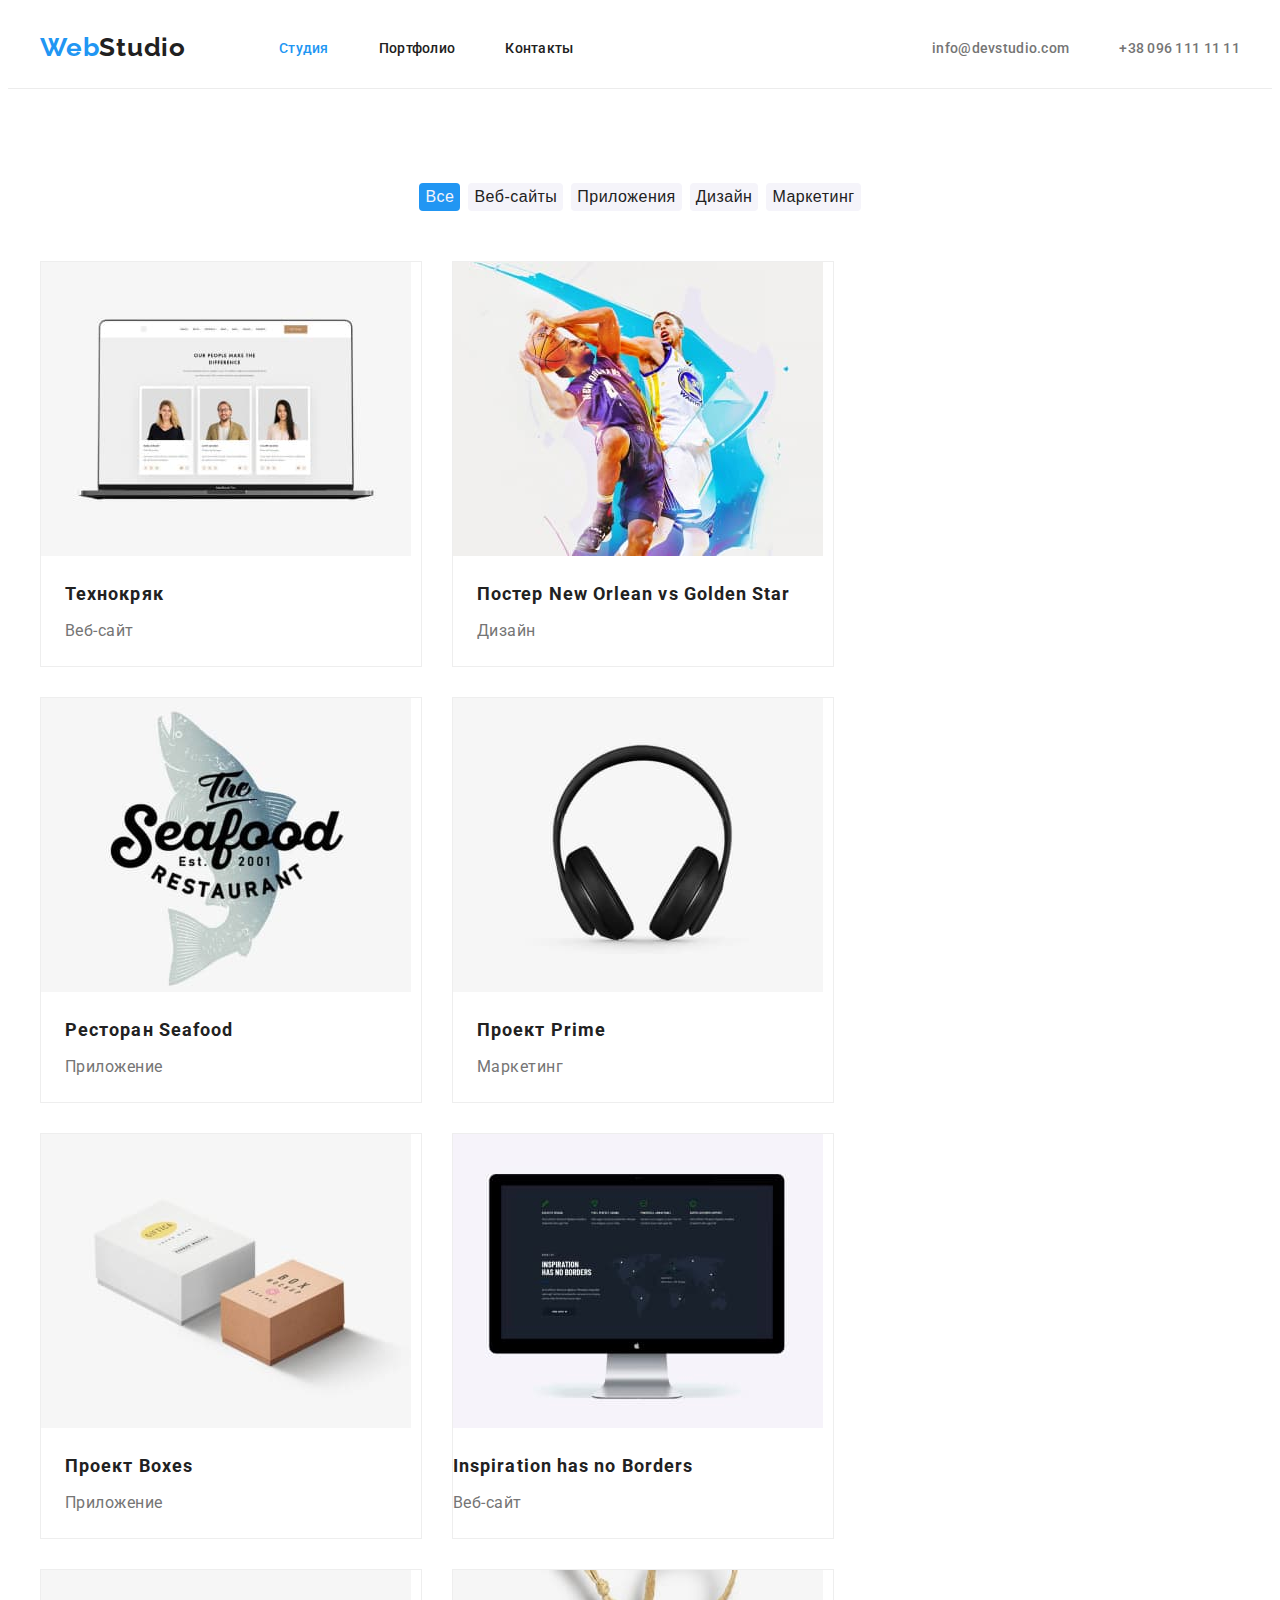
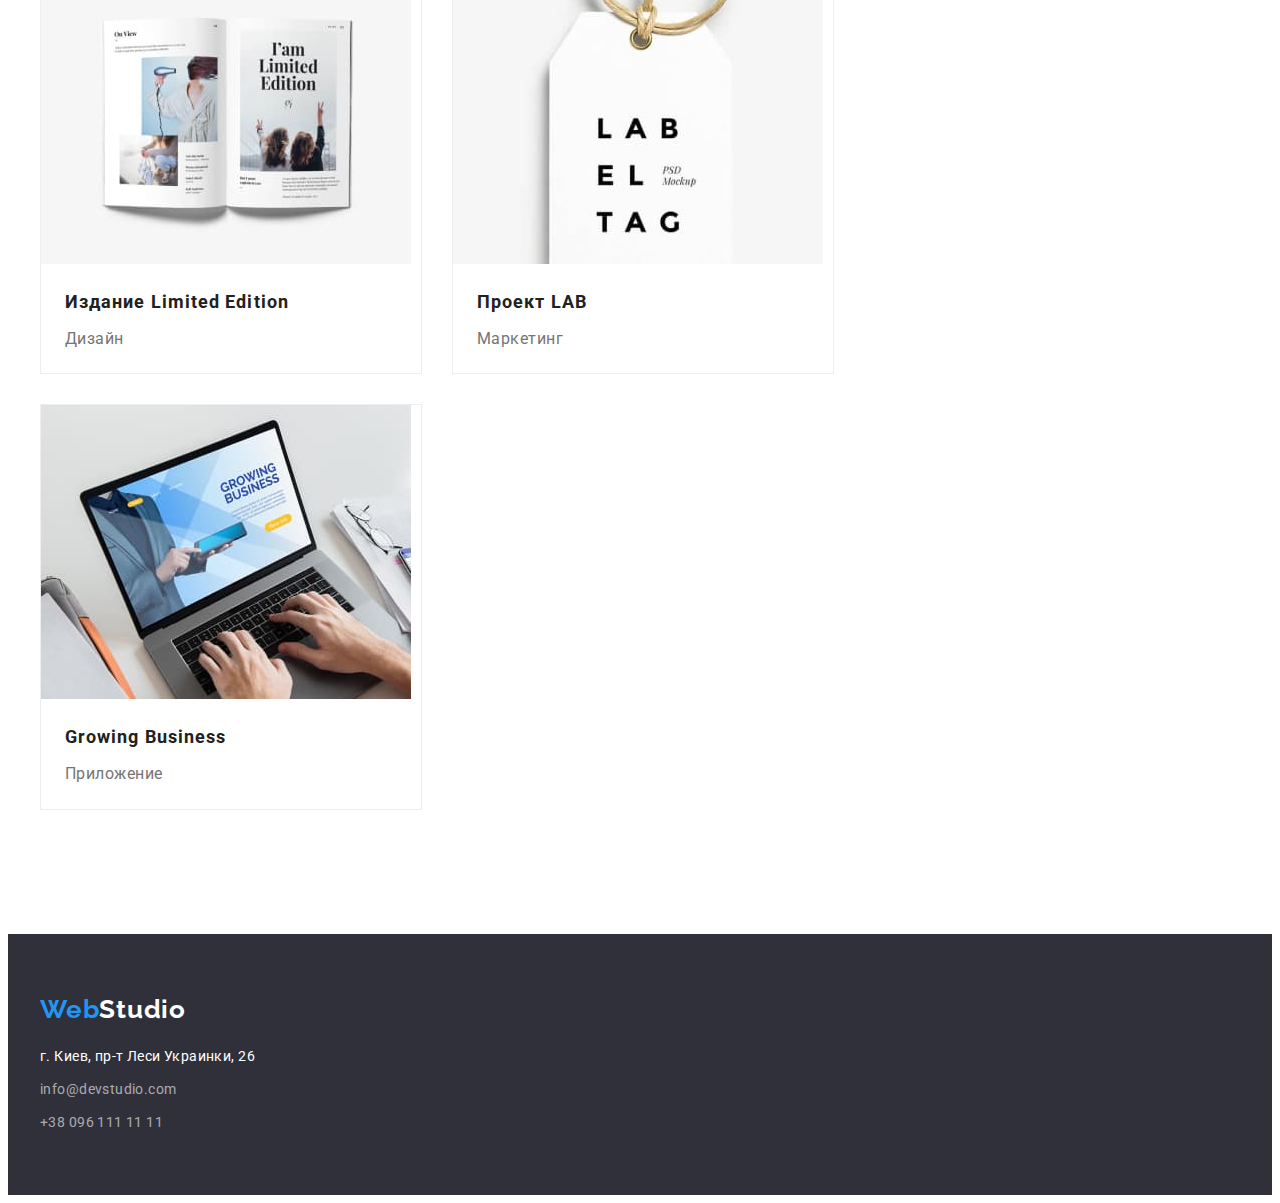
==== portfolio.html @ e4000ad2 "add folders" ====
<!DOCTYPE html>
<html lang="ru">
<head>
    <meta charset="UTF-8">
    <meta http-equiv="X-UA-Compatible" content="IE=edge">
    <meta name="viewport" content="width=device-width, initial-scale=1.0">
    <link rel="preconnect" href="https://fonts.googleapis.com">
    <link rel="preconnect" href="https://fonts.gstatic.com" crossorigin>
    <link href="https://fonts.googleapis.com/css2?family=Raleway:wght@700&family=Roboto:wght@400;500;700;900&display=swap" rel="stylesheet">
    <link rel="stylesheet" href="https://cdnjs.cloudflare.com/ajax/libs/modern-normalize/1.1.0/modern-normalize.min.css" 
    integrity="sha512-wpPYUAdjBVSE4KJnH1VR1HeZfpl1ub8YT/NKx4PuQ5NmX2tKuGu6U/JRp5y+Y8XG2tV+wKQpNHVUX03MfMFn9Q==" 
    crossorigin="anonymous" 
    referrerpolicy="no-referrer" />
    <link rel="stylesheet" href="./css/styles.css">
    <title>Portfolio</title>
</head>
<body>
    <!-- Header -->
    <header class="header">
      <div class="container">
      <nav class="header-navigation">
        <a href="./index.html" class="header-logo link">Web<span class="header-logo-part">Studio</span></a>
       <ul class="header-list list">
         <li class="header-item"><a href="./index.html" class="header-link link curent" >Студия</a></li>
         <li class="header-item"><a href="./portfolio.html" class="header-link link" >Портфолио</a></li>
         <li class="header-item"><a href="./contacts" class="header-link link" >Контакты</a></li>
       </ul>
      </nav>
        <ul class="header-navigation contact list">
          <li class="contact-data">
            <a href="mailto:info@devstudio.com" class="contact-link link">info@devstudio.com</a>
          </li>
          <li class="contact-data">
            <a href="tel:+380961111111" class="contact-link link">+38 096 111 11 11</a>
          </li>
        </ul>
      </div>
    </header>
<main>
<!-- Menu -->
<section class="section portfolio">
  <div class="container">
    <h1 class="visually-hidden">Портфолио</h1>
    <ul class="button-list list">
    <li class="hero-button"><button type="button" class="button crnt">Все</button></li>
    <li class="hero-button"><button type="button" class="button">Веб-сайты</button></li>
    <li class="hero-button"><button type="button" class="button">Приложения</button></li>
    <li class="hero-button"><button type="button" class="button">Дизайн</button></li>
    <li class="hero-button"><button type="button" class="button">Маркетинг</button></li>
</ul>
<ul class="portfolio-list list">
    <li class="portfolio-card">
       <a href="" class="portfolio-item link"><img src="images/projects/project1.jpg" alt="project1" width="370" height="294" 
        class="img">
        <div class="portfolio-data"><h2 class="project-title">Технокряк</h2>
        <p class="project-text">Веб-сайт</p>
      </div>
      </a>
    </li>
    <li class="portfolio-card">
        <a href="" class="portfolio-item link"><img src="images/projects/project2.jpg" alt="project1" width="370" height="294"
          class="img">
        <div class="portfolio-data"><h2 lang="en" class="project-title " >Постер New Orlean vs Golden Star</h2>
         <p class="project-text">Дизайн</p>
        </div>
        </a>
    </li>
    <li class="portfolio-card">
        <a href="" class="portfolio-item link"><img src="images/projects/project3.jpg" alt="project3" width="370" height="294"
          class="img">
        <div class="portfolio-data"><h2 lang="en" class="project-title" >Ресторан Seafood</h2>
        <p class="project-text">Приложение</p>
      </div>
      </a> 
    </li>
    <li class="portfolio-card">
        <a href="" class="portfolio-item link"><img src="images/projects/project4.jpg" alt="project4" width="370" height="294"
          class="img">
        <div class="portfolio-data"><h2 lang="en" class="project-title" >Проект Prime</h2>
        <p class="project-text">Маркетинг</p>
      </div>
      </a>
    </li>
    <li class="portfolio-card">
    <a href="" class="portfolio-item link"><img src="images/projects/project5.jpg" alt="project5" width="370" height="294"
      class="img">
    <div class="portfolio-data"><h2 lang="en" class="project-title link" >Проект Boxes</h2>
    <p class="project-text link">Приложение</p>
  </div>
  </a>
</li>
    <li class="portfolio-card">
       <a href=""class="portfolio-item link"><img src="images/projects/project6.jpg" alt="project6" width="370" height="294"
        class="img">
        <div class="portfolio-data"></div><h2 lang="en" class="project-title" >Inspiration has no Borders</h2>
        <p class="project-text">Веб-сайт</p>
      </a> 
    </li>
    <li  class="portfolio-card">
        <a href=""class="portfolio-item link"><img src="images/projects/project7.jpg" alt="project7" width="370" height="294"
          class="img">
        <div class="portfolio-data"><h2 lang="en" class="project-title" >Издание Limited Edition</h2>
         <p class="project-text">Дизайн</p>
        </div>
        </a>
    </li>
    <li class="portfolio-card">
        <a href=""class="portfolio-item link"><img src="images/projects/project8.jpg" alt="project8" width="370" height="294"
          class="img">
        <div class="portfolio-data"><h2 lang="en" class="project-title" >Проект LAB</h2>
        <p class="project-text">Маркетинг</p>
      </div>
      </a>
    </li>
    <li class="portfolio-card">
        <a href=""class="portfolio-item link"><img src="images/projects/project9.jpg" alt="project9" width="370" height="294"
          class="img">
        <div class="portfolio-data"><h2  lang="en" class="project-title">Growing Business</h2>
        <p class="project-text">Приложение</p>
      </div>
      </a>
    </li>
  </ul>
</div>
</section>
</main>
<footer class="footer">
  <div class="container">
  <a href="./index.html" class="footer-logo link">Web<span class="footer-logo-part">Studio</span></a>
  <address>
    <ul class="footer-list list">
      <li class="contacts-link">
        <a href="https://goo.gl/maps/YztnAKN3ni3yd1r18" target="_blank" rel="noopener noindex nofollow" class="address link">г. Киев, пр-т Леси Украинки, 26</a> 
      </li>
      <li class="contacts-link">
        <a href="mailto:info@devstudio.com" class="contacts link"
          >info@devstudio.com</a>
      </li>
      <li class="contacts-link">
        <a href="tel:+380961111111" class="contacts link"
          >+38 096 111 11 11</a>
      </li>
    </ul>
  </address>
</div>
</footer>
</body>
</html>
---- css/styles.css ----
:root {
  --header-color: #ffffff;
  --title-color: #212121;
  --btn-color:#2196F3;
  --contact-color:#757575;
  --main-content-color:#757575;
  --accent-color:#2196F3;
  --background-color:#F5F4FA; 

}

body {
  font-family: 'Roboto', sans-serif;
}

p, h1, h2, h3, h4, h5, h6 {
  margin: 0;
}
ul, ol {
  padding-left: 0;
  margin: 0;
}
button {
  cursor: pointer;
}
img {
  display: block;
  height: auto;
}
address {
  margin-top: 20px;
}
.link {
 text-decoration: none;
}
.list {
  list-style:none;
}

.container {
width: 1200px;
padding-left: 15px;
padding-right: 15px;
margin: 0 auto;
}
  
.header-link {
font-weight: 500;
font-size: 14px;
line-height: 1.14;
letter-spacing: 0.02em;
color: var(--title-color);
}
.header-link:hover, 
.header-link:focus {
  color: var(--accent-color);
}

[href="mailto:info@devstudio.com"] {
  color: var(--contact-color) 
}
[ href="tel:+380961111111"] {
  color: var(--contact-color);
}
/* --------------------------header---------------------- */
.header {
  padding-top: 24px;
  padding-bottom: 25px;
  border-bottom: 1px solid #ECECEC;
}
.header-list {
  display: flex;
}
.header-item:not(:last-child) {
  margin-right: 50px;
}
.header .container {
display: flex;
align-items: center;
}
.header-navigation {
display: flex;
align-items: center;
}
.contact{
  margin-left: auto;
}
.header-logo {
font-weight: 700;
font-family: 'Raleway', sans-serif;
font-size: 26px;
line-height: 1.19;
letter-spacing: 0.03em;
color: var(--accent-color);
}
.header-logo-part {
font-weight: 700;
font-family: inherit, sans-serif;
font-size: 26px;
line-height: 1.19;
letter-spacing: 0.03em;
color: var(--title-color) ;  
}
.header-list {
  margin-left: 93px;
}
.contact-data:not(:last-child) {
  margin-right: 50px;
}
.contact-link {
  font-weight: 500;
  font-size: 14px;
line-height: 1.14;
letter-spacing: 0.02em;
  color:var(--contact-color);
}
.contact-link:hover, 
.contact-link:focus {
  color:var(--accent-color);
}
.curent {
  color:var(--accent-color)
}
/* hero */
.hero {
  background-color:  #2F303A;
 color: var(--header-color);
 padding: 200px 0px;
}
.hero-text {
font-weight: 900;
font-size: 44px;
line-height: 1.36;
text-align:center;
letter-spacing: 0.06em;
text-transform: uppercase;
color:var(--header-color);
}
.hero-text {
max-width: 696px;
margin-left: auto;
margin-right: auto;
}
.hero-btn {
  font-weight: 700;
font-family:inherit
font-size: 16px;
line-height: 1.87;
display: flex;
align-items: center;
text-align: center;
letter-spacing: 0.06em;
color: var(--header-color);
background-color: var(--btn-color)
}
.hero-btn {
margin-top: 30px;
margin-left: auto;
margin-right: auto;
}

.hero-btn:hover, .hero-btn:focus-visible {
  background-color: #1b8be7;
}
.section {
  padding: 94px 0px;
}
.features-list {
  display: flex;
}
.features-title {
font-weight: 700;
font-size: 14px;
line-height: 1.14;
letter-spacing: 0.03em;
text-transform: uppercase;
color: var(--title-color);
}
.features-item:not(:last-child) {
  margin-right: 30px;
}
.features-text {
font-size: 14px;
line-height: 1.71;
letter-spacing: 0.03em;
color: var(--main-content-color);
margin-top: 10px;
max-width: 270px;
}
.work {
 padding-top: 0px;
}
.work-title {
  font-weight: 700;
  font-size: 36px;
  line-height: 1.17;
  text-align: center;
  letter-spacing: 0.03em;
  color: var(--title-color);
  }
  .work-list {
  display: flex;
  margin-top: 50px;
  
  }
  .work-img:not(:first-child) {
    margin-left: 30px;
  }
.our-team {
background: var(--background-color);
} 
.team-title {
font-weight: 700;
font-size: 36px;
line-height: 1.16;
text-align: center;
letter-spacing: 0.03em;
color: var(--title-color);
  }
  .team-list {
 display: flex;
 margin-top: 50px;
  }   
  .team-card {
background-color: #ffffff;
  }
  .team-card:not(:first-child){
 margin-left: 30px;   
  } 
  .team-data {
    margin: 30px 0px;
  }
.team-member {
  font-weight: 500;
  font-size: 16px;
  line-height: 1.18;
  text-align: center;
  letter-spacing: 0.03em;
  color: var(--title-color);
}
.team-job {
  font-size: 16px;
  line-height: 1.18;
  text-align: center;
  letter-spacing: 0.03em;
  color: var(--main-content-color);
  margin-top: 10px;
}
/* --------------------------------footer-------------------- */
.footer {
  background-color:  #2F303A;
  padding: 60px 0px;
}
.footer-logo {
  font-family: 'Raleway', sans-serif;
  font-weight: 700;
  font-size: 26px;
  line-height: 1.19;
  letter-spacing: 0.03em;
  color: var(--accent-color);
  }
  .footer-logo-part {
  font-family: inherit, sans-serif;
  font-weight: 700;
  font-size: 26px;
  line-height: 1.19;
  letter-spacing: 0.03em;
  color: var(--header-color) ;  
  } 

.address {
font-style: normal;
font-size: 14px;
line-height: 1.71;
letter-spacing: 0.03em;
color: var(--header-color);
  }
.contacts-link:not(:first-child) {
  margin-top: 9px;
}
.contacts {
font-style: normal;
font-size: 14px;
line-height: 1.71;
letter-spacing: 0.03em;
color: rgba(255, 255, 255, 0.6);
  }
  .contacts:hover,
  .contacts:focus {
    color: var(--header-color);
  } 

  /*------------- Main Portfolio----------------------- */
  .portfolio {
   color: var(--title-color)
  }
  .visually-hidden {
    position: absolute;
    width: 1px;
    height: 1px;
    margin: -1px;
    border: 0;
    padding: 0;
    white-space: nowrap;
    clip-path: inset(100%);
    clip: rect(0 0 0 0);
    overflow: hidden;
    }
    .button-list {
      display: flex;
      justify-content: center;
    }
 .button {
    font-weight: 500;
    font-size: 16px;
    line-height: 1.62;
    text-align: center;
    letter-spacing: 0.03em;
    border: 0;
    border-radius: 4px;
    color: var(--title-color);
    background: var(--background-color);
  }
  .crnt {
 background: var(--btn-color);
    color: var(--background-color);
  }
 .hero-button:not(:first-child) {
    margin-left: 8px;
  } 
  .button:hover {
    background:var(--btn-color);
    color: var(--background-color);
  }
  .button:focus {
    background:var(--btn-color);
    color: var(--background-color);
  }
  
.portfolio-list {
  display: flex;
  flex-wrap: wrap; 
margin-top: 50px;
margin-left: -30px;
}
.portfolio-card {
  width: calc(100% / 3 - 30px);
 margin-left: 30px;
 margin-bottom: 30px;
 background: #FFFFFF;
border: 1px solid #EEEEEE;
} 
.portfolio-data {
  margin: 20px 24px;
}
.project-title {
font-weight: 700;
font-size: 18px;
line-height: 2.0;
letter-spacing: 0.06em;
color: var(--title-color);
}
.project-text {
font-size: 16px;
line-height: 1.87;
letter-spacing: 0.03em;
color: var(--main-content-color);
margin-top: 4px;
}
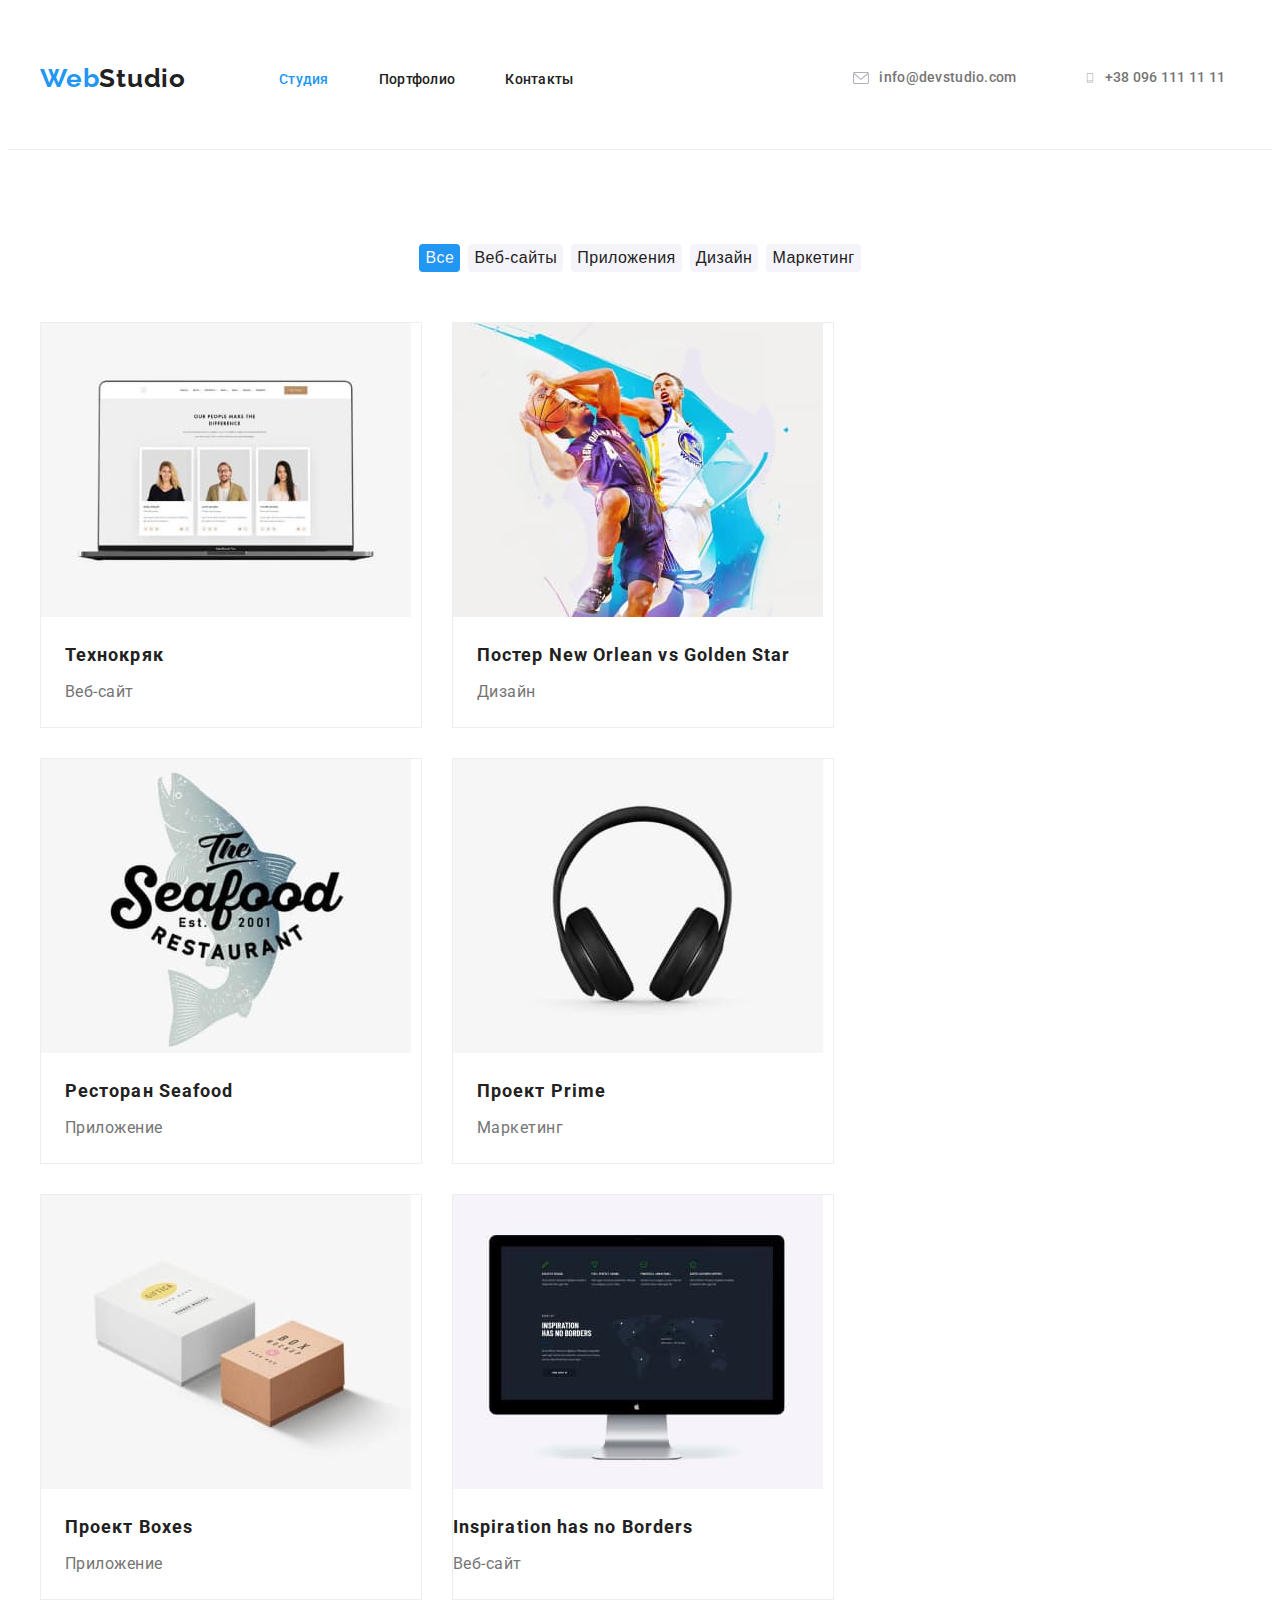
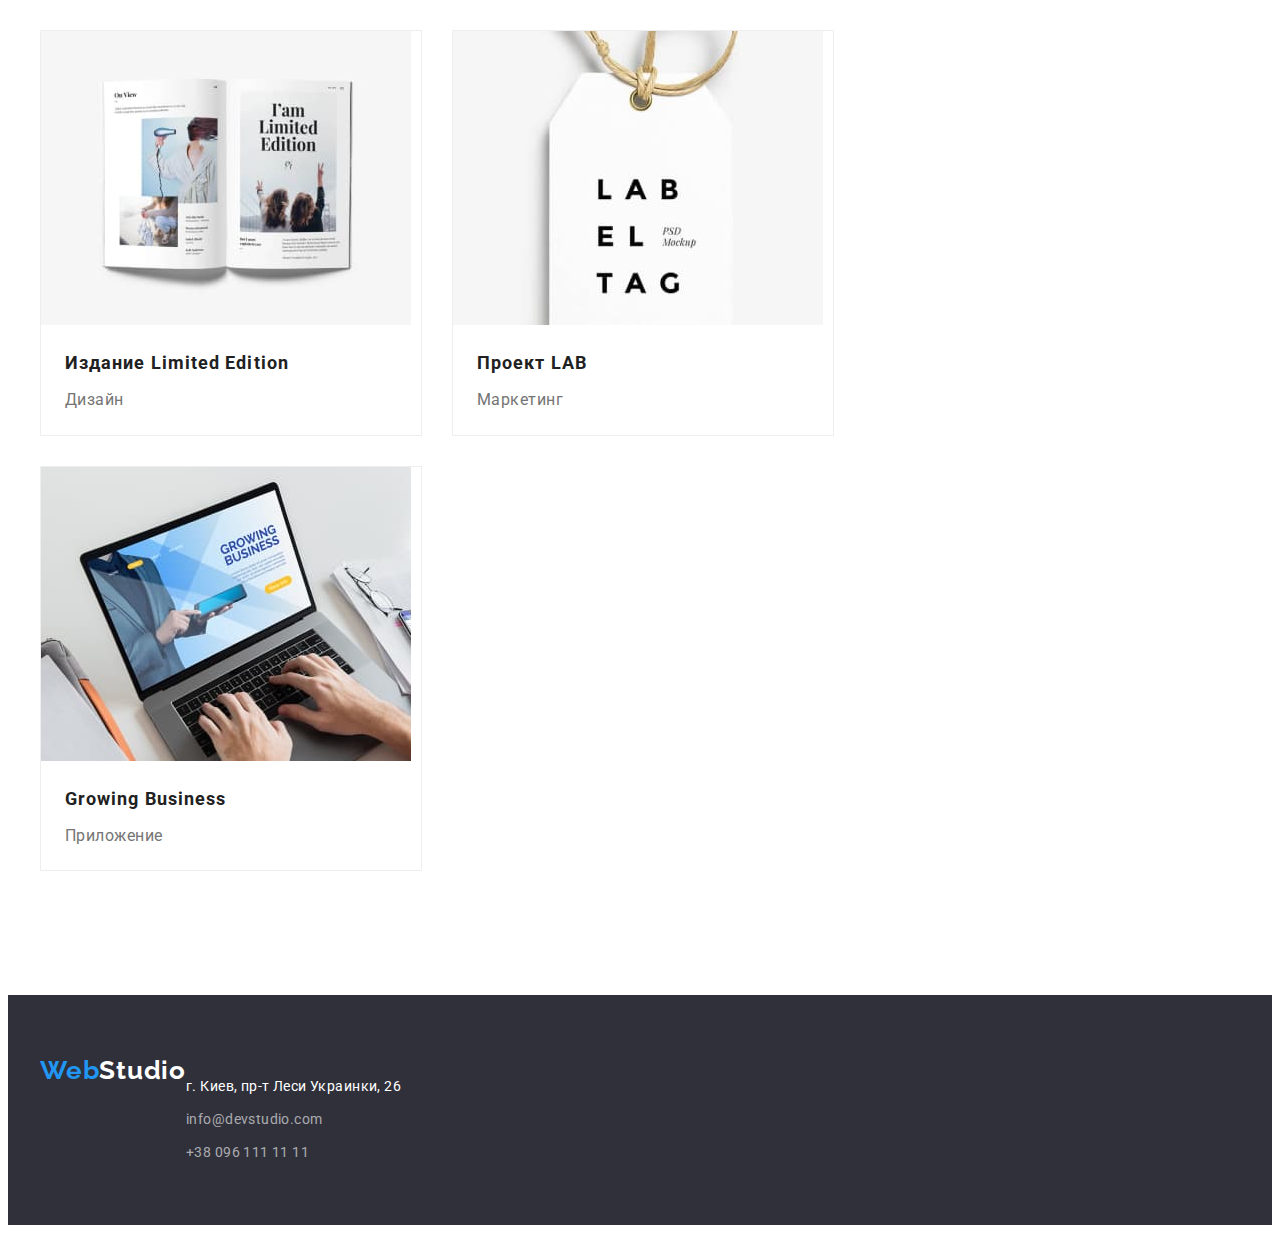
==== commit cd3b162a: "ready homework" ====
--- a/portfolio.html
+++ b/portfolio.html
@@ -26,14 +26,23 @@
          <li class="header-item"><a href="./contacts" class="header-link link" >Контакты</a></li>
        </ul>
       </nav>
-        <ul class="header-navigation contact list">
-          <li class="contact-data">
-            <a href="mailto:info@devstudio.com" class="contact-link link">info@devstudio.com</a>
-          </li>
-          <li class="contact-data">
-            <a href="tel:+380961111111" class="contact-link link">+38 096 111 11 11</a>
-          </li>
-        </ul>
+      <ul class="header-navigation contact list">
+        <li class="contact-item">
+          <a href="mailto:info@devstudio.com" class="contact-link link">
+            <svg class="contact-icon" width="16" height="12">
+              <use href="./images/icons.svg#icon-mail">
+              </use>
+            </svg>info@devstudio.com
+          </a>
+        </li>
+        <li class="contact-item">
+           <a href="tel:+380961111111" class="contact-link link">
+             <svg class="contact-icon" width="10" height="10">
+              <use href="./images/icons.svg#icon-phone">
+              </use>
+            </svg>+38 096 111 11 11</a>
+        </li>
+      </ul>
       </div>
     </header>
 <main>
--- a/css/styles.css
+++ b/css/styles.css
@@ -104,28 +104,53 @@
 .header-list {
   margin-left: 93px;
 }
-.contact-data:not(:last-child) {
+.contact-item:not(:last-child) {
   margin-right: 50px;
 }
 .contact-link {
-  font-weight: 500;
-  font-size: 14px;
+font-weight: 500;
+font-size: 14px;
 line-height: 1.14;
 letter-spacing: 0.02em;
   color:var(--contact-color);
 }
-.contact-link:hover, 
+.contact-icon {
+  color: var(--contact-color);
+}
+.contact-link {
+  display: flex;
+  width: 170px;
+  height: 92px;
+  justify-content: center;
+  align-items: center;  
+  fill:#AFB1B8
+}
+.contact-link:hover,
 .contact-link:focus {
   color:var(--accent-color);
+  fill:var(--accent-color);
 }
 .curent {
-  color:var(--accent-color)
+color:var(--accent-color)
+}
+.contact-icon{
+  margin-right: 10px;
 }
 /* hero */
 .hero {
   background-color:  #2F303A;
  color: var(--header-color);
  padding: 200px 0px;
+ background-image: linear-gradient(
+   rgba(47, 48, 58, 0.4),
+   rgba(47, 48, 58, 0.4)
+   ),
+ url(../images/hero-bg.jpg);
+ background-repeat: no-repeat; 
+ background-position: center;
+ background-size: cover;
+ max-width: 1600px;
+ margin: 0 auto;
 }
 .hero-text {
 font-weight: 900;
@@ -165,6 +190,22 @@
 .section {
   padding: 94px 0px;
 }
+.features {
+  display: flex;
+}
+.features-picture {
+  display: flex;
+  width: 270px;
+  height: 120px;
+  justify-content: center;
+  align-items: center;  
+background-color: var(--background-color); 
+}
+.features-icon { 
+  display: flex;
+  justify-content: center;
+  align-items: center;   
+}
 .features-list {
   display: flex;
 }
@@ -175,6 +216,7 @@
 letter-spacing: 0.03em;
 text-transform: uppercase;
 color: var(--title-color);
+margin-top: 30px;
 }
 .features-item:not(:last-child) {
   margin-right: 30px;
@@ -220,9 +262,38 @@
   .team-list {
  display: flex;
  margin-top: 50px;
-  }   
+  } 
+  .master-soc-link {
+   width: 44px; 
+   height: 44px;
+   background-color: #fffff;
+   border-radius: 50%;
+   display: flex;
+   justify-content: center;
+   align-items: center;    
+  }  
+  .master-soc-icon {
+    fill:#AFB1B8;
+  }
+  .master-soc-link:hover, .master-soc-link:focus {
+background-color: var(--accent-color);
+  }
+  .master-soc-link:hover .master-soc-icon {
+    fill:var(--header-color);
+  }
+  .master-soc {
+    display: flex;
+    justify-content: center;
+  }
+  .master-soc-item + .master-soc-item {
+    margin-left: 10px;
+  }
   .team-card {
 background-color: #ffffff;
+box-shadow: 0px 1px 3px rgba(0, 0, 0, 0.12), 0px 1px 1px rgba(0, 0, 0, 0.14), 0px 2px 1px rgba(0, 0, 0, 0.2);
+border-radius: 0px 0px 4px 4px;
+
+;
   }
   .team-card:not(:first-child){
  margin-left: 30px;   
@@ -245,6 +316,39 @@
   letter-spacing: 0.03em;
   color: var(--main-content-color);
   margin-top: 10px;
+  margin-bottom: 16px;
+}
+
+.client-title {
+font-weight: 700;
+font-size: 36px;
+line-height: 1.16px;
+text-align: center;
+letter-spacing: 0.03em;
+color: var(--title-color);
+}
+.client-list {
+  display: flex;
+  margin-top: 50px;
+  }
+.client-item:not(:first-child) {
+  margin-left: 30px;
+}
+.client-link {
+  display: flex;
+  width: 170px;
+  height: 92px;
+  justify-content: center;
+  align-items: center;  
+  border: 1px solid #AFB1B8;
+  box-sizing: border-box;
+  border-radius: 4px;
+  fill:#AFB1B8
+}
+.client-link:hover,
+.client-link:focus {
+  border: 1px solid var(--accent-color);
+  fill:var(--accent-color);
 }
 /* --------------------------------footer-------------------- */
 .footer {
@@ -289,11 +393,51 @@
   .contacts:focus {
     color: var(--header-color);
   } 
+  .footer .container {
+    display: flex;
+  }
+  .footer-soc {
+    margin-left: 70px;
+   margin-top: 12px;
+  }
+.footer-title {
+font-size: 14px;
+line-height: 1.14px;
+letter-spacing: 0.03em;
+text-transform: uppercase;
+color: #FFFFFF;
+}
+.footer-soc-list {
+  margin-top: 32px;
+  display: flex;
+}
+.footer-soc-link {
+  width: 44px; 
+  height: 44px;
+  background-color: rgba(255, 255, 255, 0.1);;
+  border-radius: 50%;
+  display: flex;
+  justify-content: center;
+  align-items: center;    
+ }  
+ .footer-soc-icon {
+   fill:#FFFFFF;
+ }
+ .footer-soc-link:hover, .footer-soc-link:focus {
+background-color: var(--accent-color);
+ }
+ .footer-soc-link:hover .master-soc-icon {
+   fill:var(--header-color);
+ }
+ .footer-soc-item + .footer-soc-item {
+   margin-left: 10px;
+ }
 
   /*------------- Main Portfolio----------------------- */
-  .portfolio {
-   color: var(--title-color)
-  }
+
+ .portfolio {
+   color: var(--title-color);
+ }
   .visually-hidden {
     position: absolute;
     width: 1px;
@@ -331,6 +475,8 @@
   .button:hover {
     background:var(--btn-color);
     color: var(--background-color);
+    box-shadow: 0px 3px 1px rgba(0, 0, 0, 0.1), 0px 1px 2px rgba(0, 0, 0, 0.08), 0px 2px 2px rgba(0, 0, 0, 0.12);
+border-radius: 4px;
   }
   .button:focus {
     background:var(--btn-color);
@@ -350,6 +496,9 @@
  background: #FFFFFF;
 border: 1px solid #EEEEEE;
 } 
+.portfolio-card:hover {
+  box-shadow: 0px 1px 1px rgba(0, 0, 0, 0.12), 0px 4px 4px rgba(0, 0, 0, 0.06), 1px 4px 6px rgba(0, 0, 0, 0.16);
+}
 .portfolio-data {
   margin: 20px 24px;
 }
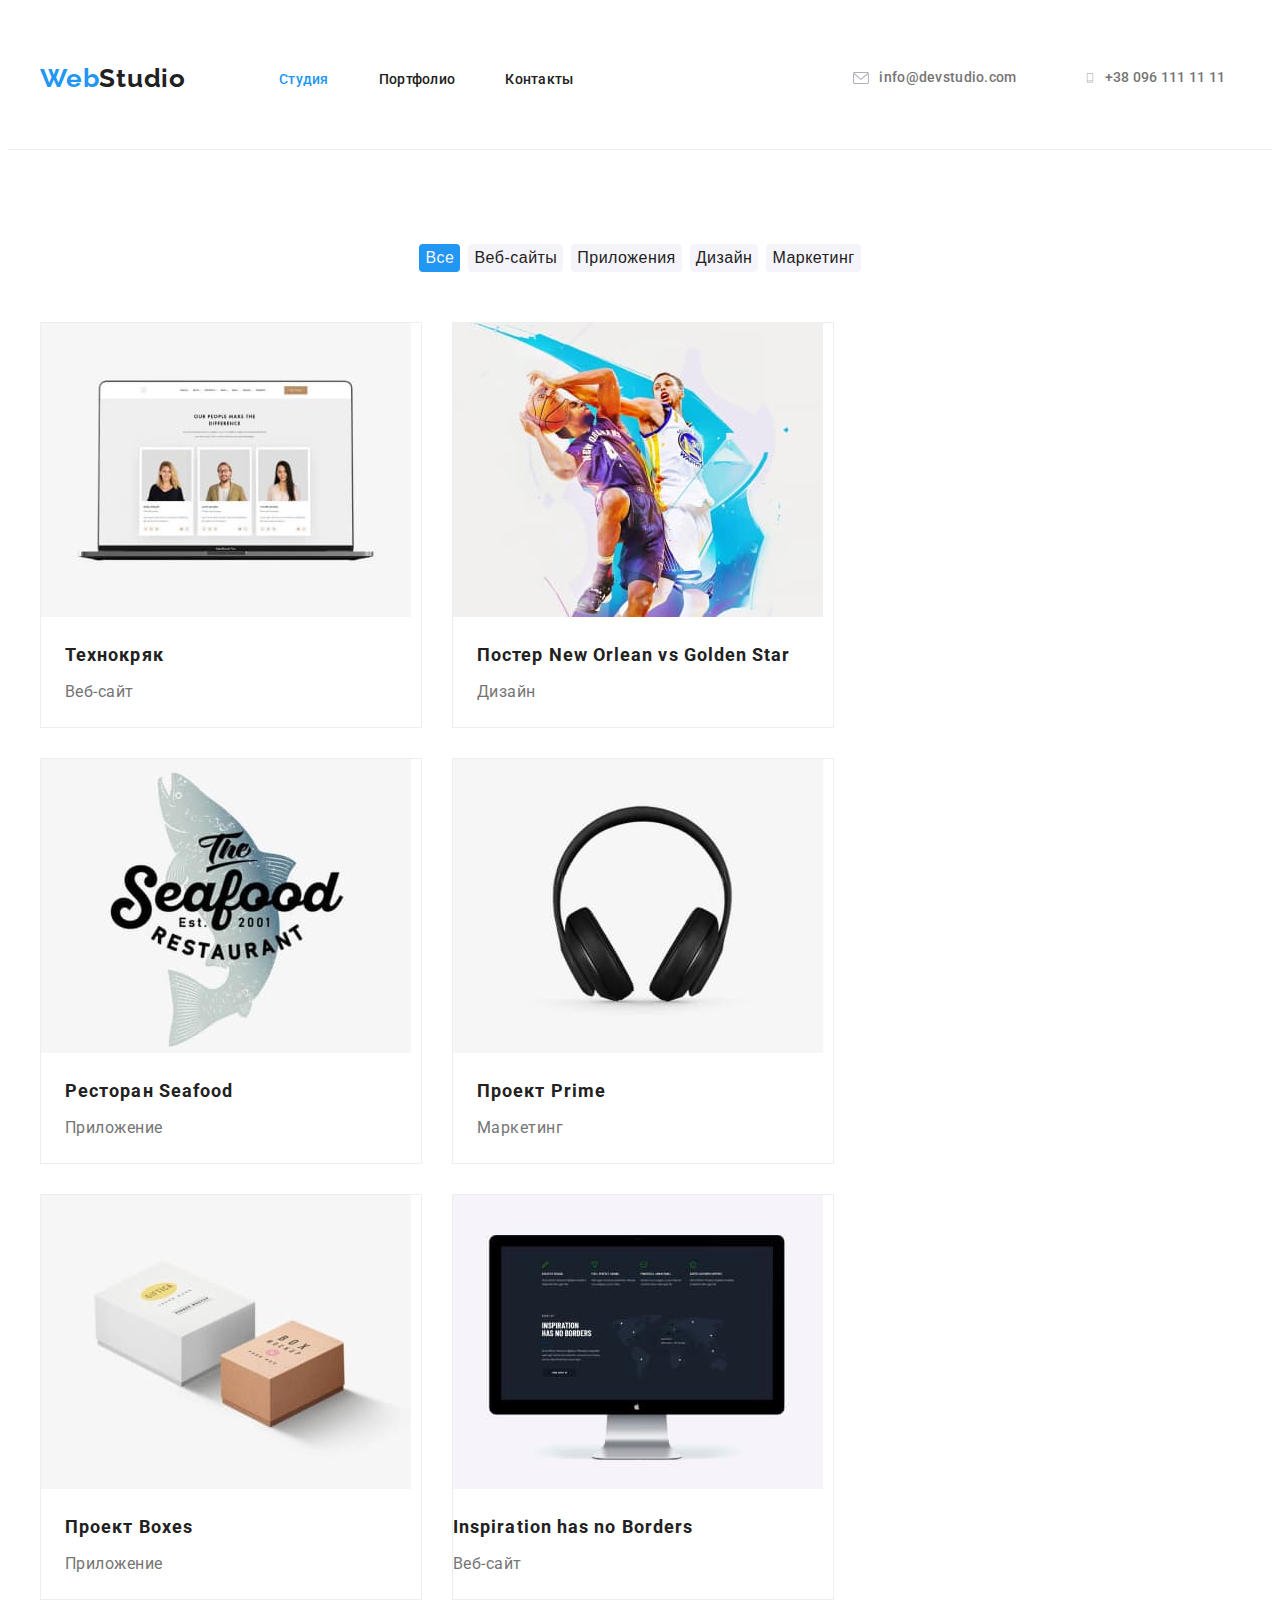
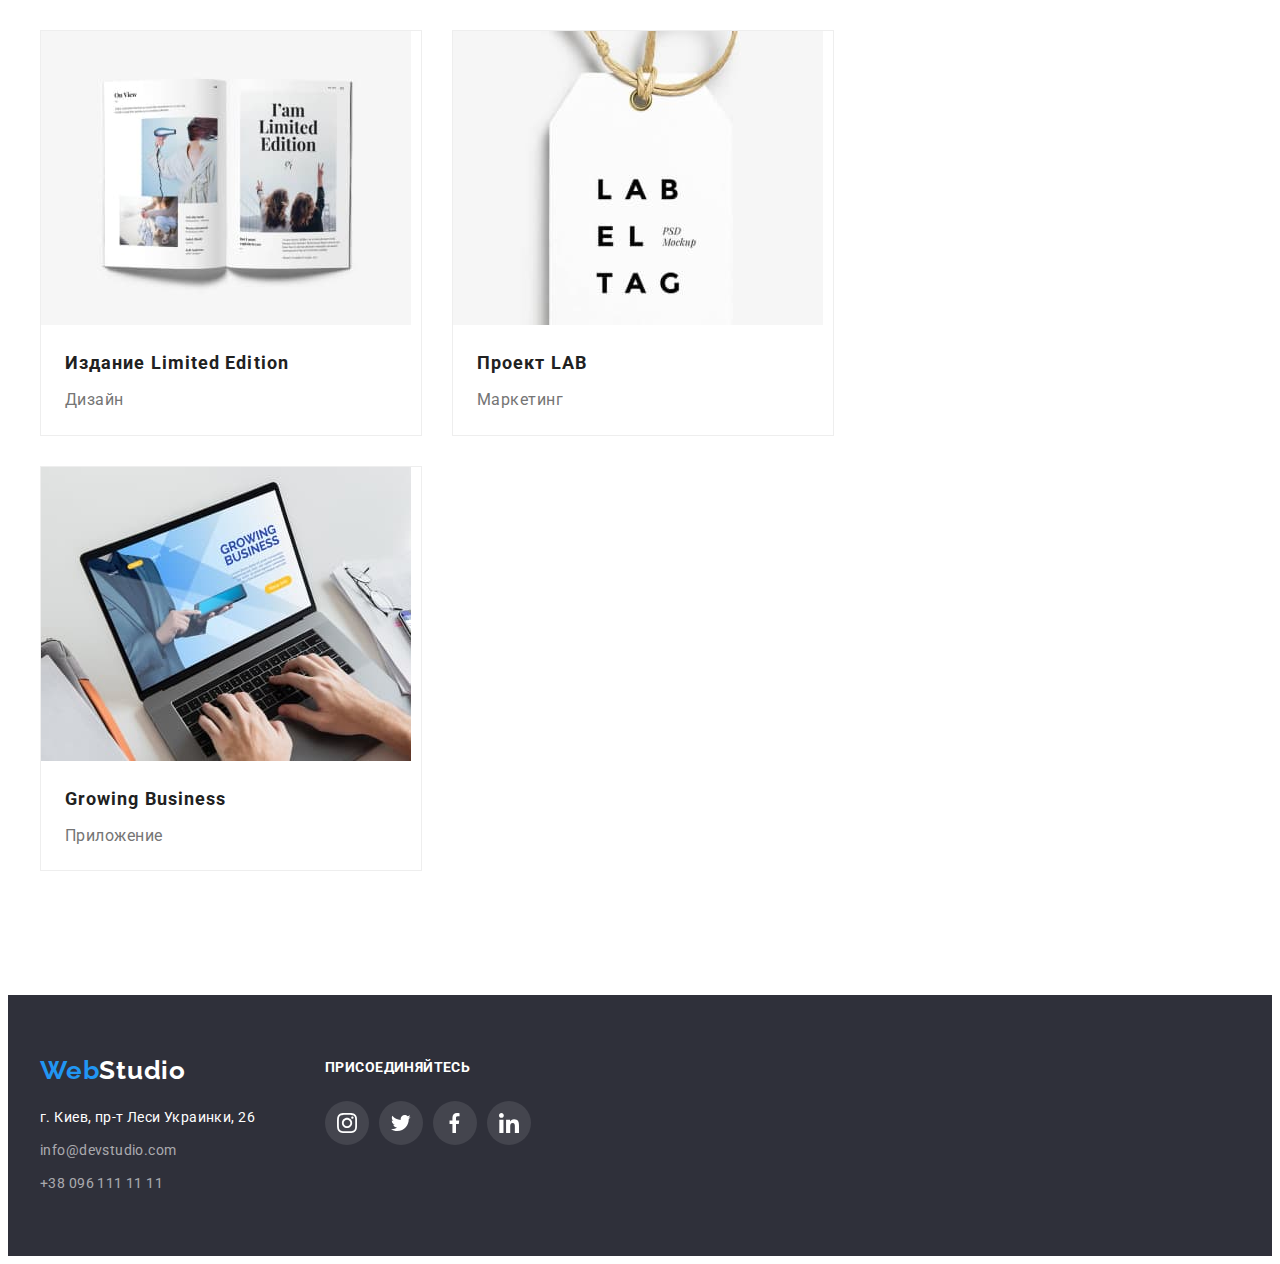
==== commit 45a68591: "Update portfolio.html" ====
--- a/portfolio.html
+++ b/portfolio.html
@@ -135,8 +135,8 @@
 </main>
 <footer class="footer">
   <div class="container">
-  <a href="./index.html" class="footer-logo link">Web<span class="footer-logo-part">Studio</span></a>
-  <address>
+     <div class="footer-nav"><a href="./index.html" class="footer-logo link">Web<span class="footer-logo-part">Studio</span></a>
+      <address>
     <ul class="footer-list list">
       <li class="contacts-link">
         <a href="https://goo.gl/maps/YztnAKN3ni3yd1r18" target="_blank" rel="noopener noindex nofollow" class="address link">г. Киев, пр-т Леси Украинки, 26</a> 
@@ -150,8 +150,46 @@
           >+38 096 111 11 11</a>
       </li>
     </ul>
-  </address>
-</div>
+       </address>
+       </div>
+<div class="footer-soc">
+  <h1 class="footer-title">ПРИСОЕДИНЯЙТЕСЬ</h1>
+  <ul class="footer-soc-list list">
+    <li class="footer-soc-item">
+      <a href="" class="footer-soc-link">
+    <svg class="footer-soc-icon" width="20" height="20">
+      <use href="./images/icons.svg#icon-instagram">
+      </use>
+    </svg>
+      </a>
+   </li>
+   <li class="footer-soc-item">
+    <a href="" class="footer-soc-link">
+  <svg class="footer-soc-icon" width="20" height="20">
+    <use href="./images/icons.svg#icon-tweeter">
+    </use>
+  </svg>
+    </a>
+ </li>
+ <li class="footer-soc-item">
+  <a href="" class="footer-soc-link">
+<svg class="footer-soc-icon" width="20" height="20">
+  <use href="./images/icons.svg#icon-facebook">
+  </use>
+</svg>
+  </a>
+</li>
+<li class="footer-soc-item">
+<a href="" class="footer-soc-link">
+<svg class="footer-soc-icon" width="20" height="20">
+<use href="./images/icons.svg#icon-linkedin">
+</use>
+</svg>
+</a>
+</li>
+  </ul>
+    </div>
+  </div>
 </footer>
 </body>
 </html>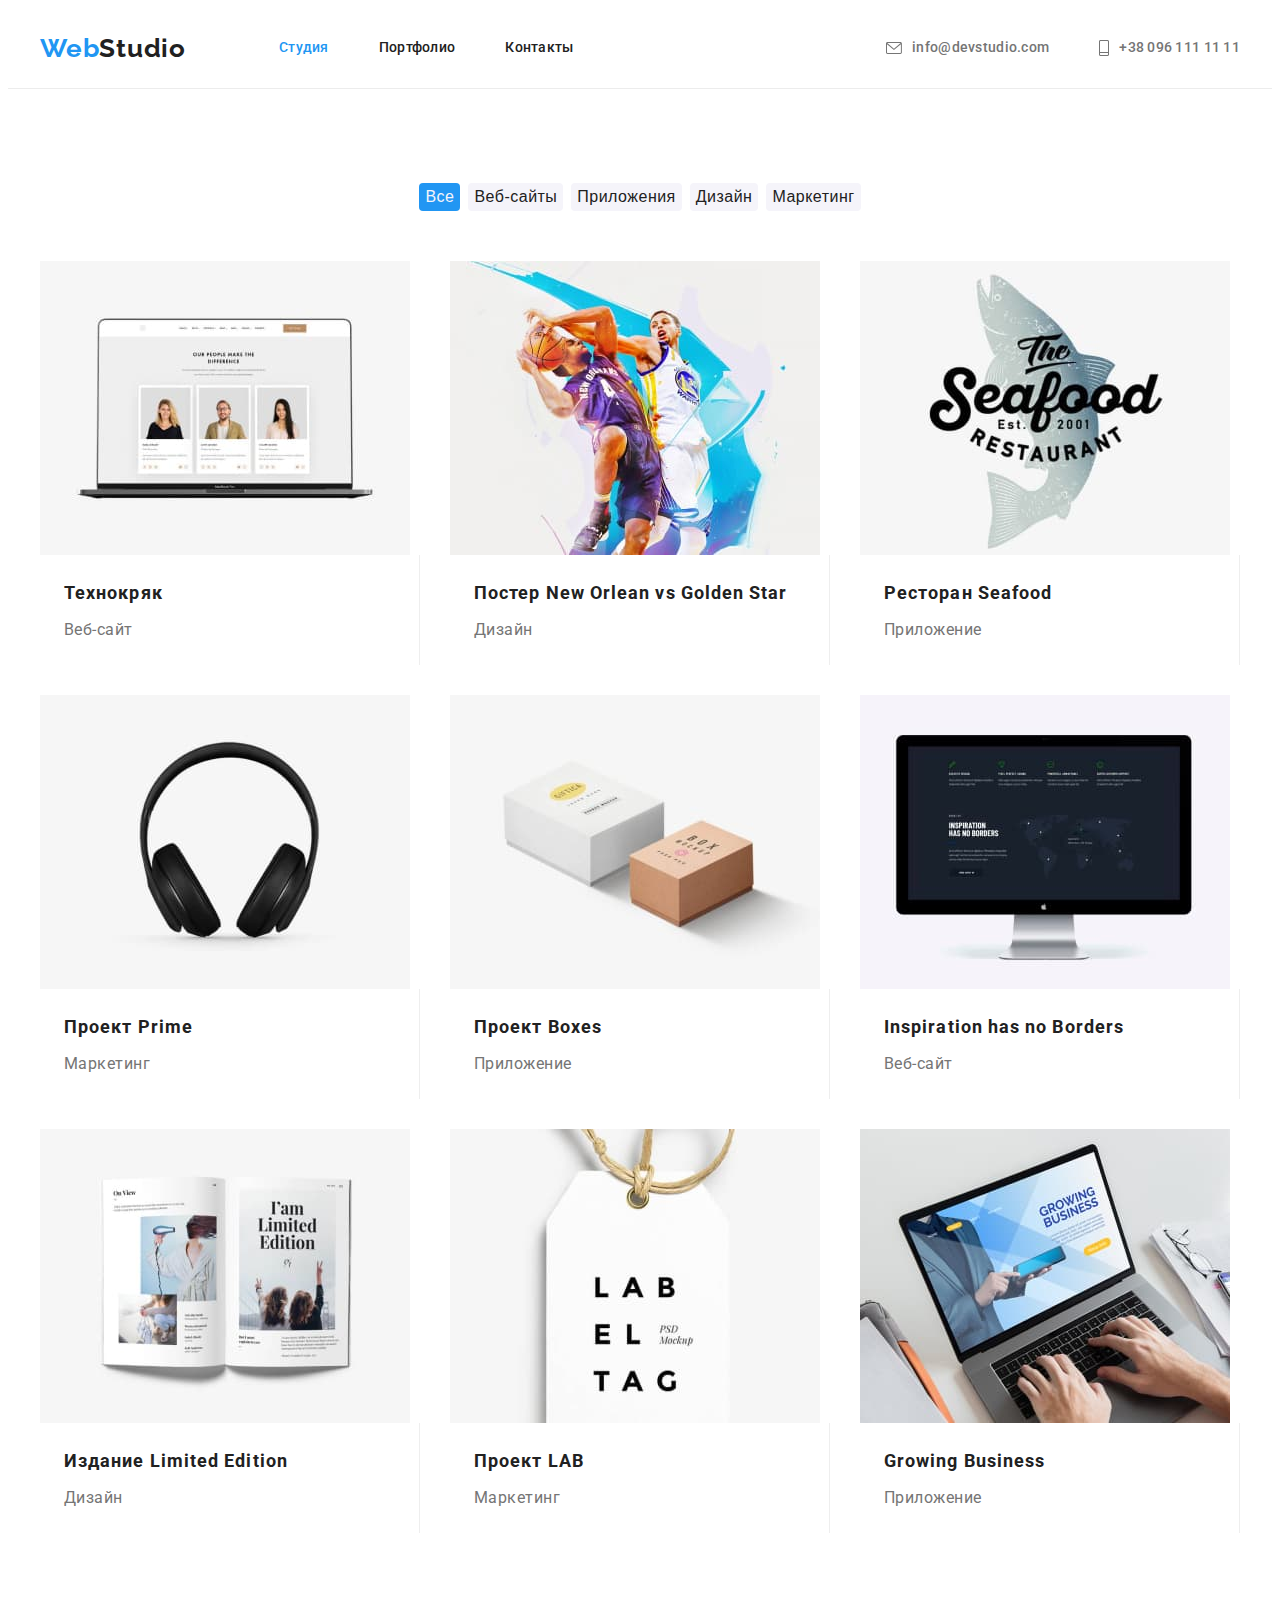
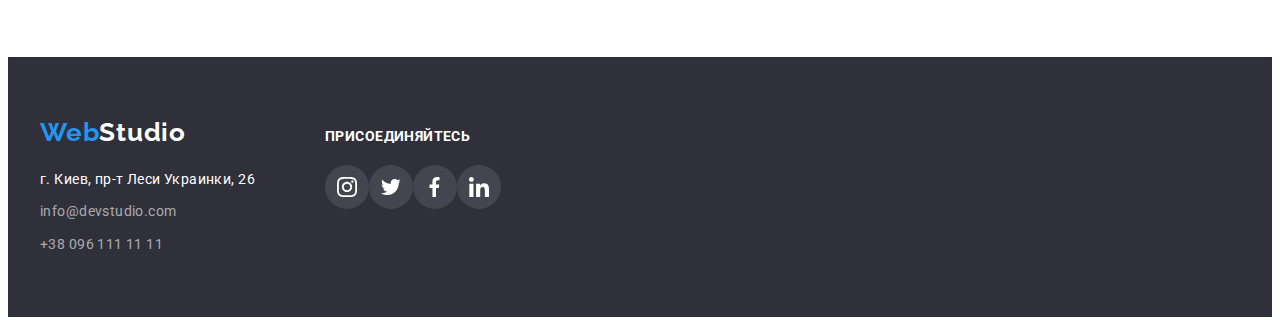
==== commit ca450a8b: "correct mistakes" ====
--- a/portfolio.html
+++ b/portfolio.html
@@ -37,7 +37,7 @@
         </li>
         <li class="contact-item">
            <a href="tel:+380961111111" class="contact-link link">
-             <svg class="contact-icon" width="10" height="10">
+             <svg class="contact-icon" width="10" height="16">
               <use href="./images/icons.svg#icon-phone">
               </use>
             </svg>+38 096 111 11 11</a>
@@ -98,13 +98,21 @@
   </div>
   </a>
 </li>
-    <li class="portfolio-card">
+<li  class="portfolio-card">
+  <a href=""class="portfolio-item link"><img src="images/projects/project6.jpg" alt="project6" width="370" height="294"
+    class="img">
+  <div class="portfolio-data"><h2 lang="en" class="project-title" >Inspiration has no Borders</h2>
+   <p class="project-text">Веб-сайт</p>
+  </div>
+  </a>
+</li>
+    <!-- <li class="portfolio-card">
        <a href=""class="portfolio-item link"><img src="images/projects/project6.jpg" alt="project6" width="370" height="294"
         class="img">
         <div class="portfolio-data"></div><h2 lang="en" class="project-title" >Inspiration has no Borders</h2>
         <p class="project-text">Веб-сайт</p>
       </a> 
-    </li>
+    </li> -->
     <li  class="portfolio-card">
         <a href=""class="portfolio-item link"><img src="images/projects/project7.jpg" alt="project7" width="370" height="294"
           class="img">
--- a/css/styles.css
+++ b/css/styles.css
@@ -64,12 +64,14 @@
 }
 /* --------------------------header---------------------- */
 .header {
-  padding-top: 24px;
-  padding-bottom: 25px;
   border-bottom: 1px solid #ECECEC;
 }
 .header-list {
   display: flex;
+}
+.header-link {
+padding: 32px 0;
+display: block;
 }
 .header-item:not(:last-child) {
   margin-right: 50px;
@@ -114,16 +116,10 @@
 letter-spacing: 0.02em;
   color:var(--contact-color);
 }
-.contact-icon {
-  color: var(--contact-color);
-}
 .contact-link {
   display: flex;
-  width: 170px;
-  height: 92px;
-  justify-content: center;
   align-items: center;  
-  fill:#AFB1B8
+  fill:var(--contact-color)
 }
 .contact-link:hover,
 .contact-link:focus {
@@ -133,7 +129,7 @@
 .curent {
 color:var(--accent-color)
 }
-.contact-icon{
+.contact-icon  {
   margin-right: 10px;
 }
 /* hero */
@@ -266,7 +262,7 @@
   .master-soc-link {
    width: 44px; 
    height: 44px;
-   background-color: #fffff;
+   background-color: var(--header-color);
    border-radius: 50%;
    display: flex;
    justify-content: center;
@@ -276,9 +272,12 @@
     fill:#AFB1B8;
   }
   .master-soc-link:hover, .master-soc-link:focus {
-background-color: var(--accent-color);
+background-color: var(--accent-color)
   }
   .master-soc-link:hover .master-soc-icon {
+    fill:var(--header-color);
+  }
+  .master-soc-link:focus .master-soc-icon {
     fill:var(--header-color);
   }
   .master-soc {
@@ -292,14 +291,12 @@
 background-color: #ffffff;
 box-shadow: 0px 1px 3px rgba(0, 0, 0, 0.12), 0px 1px 1px rgba(0, 0, 0, 0.14), 0px 2px 1px rgba(0, 0, 0, 0.2);
 border-radius: 0px 0px 4px 4px;
-
-;
   }
   .team-card:not(:first-child){
  margin-left: 30px;   
   } 
   .team-data {
-    margin: 30px 0px;
+    padding: 30px 0px;
   }
 .team-member {
   font-weight: 500;
@@ -318,11 +315,10 @@
   margin-top: 10px;
   margin-bottom: 16px;
 }
-
 .client-title {
 font-weight: 700;
 font-size: 36px;
-line-height: 1.16px;
+line-height: 1.16;
 text-align: center;
 letter-spacing: 0.03em;
 color: var(--title-color);
@@ -345,14 +341,13 @@
   border-radius: 4px;
   fill:#AFB1B8
 }
-.client-link:hover,
-.client-link:focus {
-  border: 1px solid var(--accent-color);
+.client-link:hover .client-link:focus{;
   fill:var(--accent-color);
-}
+}  
 /* --------------------------------footer-------------------- */
 .footer {
   background-color:  #2F303A;
+  align-items: baseline;
   padding: 60px 0px;
 }
 .footer-logo {
@@ -394,21 +389,21 @@
     color: var(--header-color);
   } 
   .footer .container {
+    align-items: baseline;
     display: flex;
   }
   .footer-soc {
     margin-left: 70px;
-   margin-top: 12px;
   }
 .footer-title {
 font-size: 14px;
-line-height: 1.14px;
+line-height: 1.14;
 letter-spacing: 0.03em;
 text-transform: uppercase;
 color: #FFFFFF;
 }
 .footer-soc-list {
-  margin-top: 32px;
+  margin-top: 20px;
   display: flex;
 }
 .footer-soc-link {
@@ -423,12 +418,14 @@
  .footer-soc-icon {
    fill:#FFFFFF;
  }
- .footer-soc-link:hover, .footer-soc-link:focus {
+ .footer-soc-link:hover,
+ .footer-soc-link:focus {
 background-color: var(--accent-color);
  }
  .footer-soc-link:hover .master-soc-icon {
    fill:var(--header-color);
  }
+ .footer-soc-item 
  .footer-soc-item + .footer-soc-item {
    margin-left: 10px;
  }
@@ -470,17 +467,17 @@
     color: var(--background-color);
   }
  .hero-button:not(:first-child) {
-    margin-left: 8px;
+  padding-left: 8px;
   } 
   .button:hover {
     background:var(--btn-color);
     color: var(--background-color);
-    box-shadow: 0px 3px 1px rgba(0, 0, 0, 0.1), 0px 1px 2px rgba(0, 0, 0, 0.08), 0px 2px 2px rgba(0, 0, 0, 0.12);
-border-radius: 4px;
   }
   .button:focus {
     background:var(--btn-color);
     color: var(--background-color);
+    box-shadow: 0px 3px 1px rgba(0, 0, 0, 0.1), 0px 1px 2px rgba(0, 0, 0, 0.08), 0px 2px 2px rgba(0, 0, 0, 0.12);
+border-radius: 4px;
   }
   
 .portfolio-list {
@@ -494,13 +491,14 @@
  margin-left: 30px;
  margin-bottom: 30px;
  background: #FFFFFF;
-border: 1px solid #EEEEEE;
 } 
-.portfolio-card:hover {
+.portfolio-item:hover, .portfolio-item:focus {
+  display: block;
   box-shadow: 0px 1px 1px rgba(0, 0, 0, 0.12), 0px 4px 4px rgba(0, 0, 0, 0.06), 1px 4px 6px rgba(0, 0, 0, 0.16);
 }
 .portfolio-data {
-  margin: 20px 24px;
+  border-right: 1px solid #EEEEEE;
+  padding: 20px 24px;
 }
 .project-title {
 font-weight: 700;
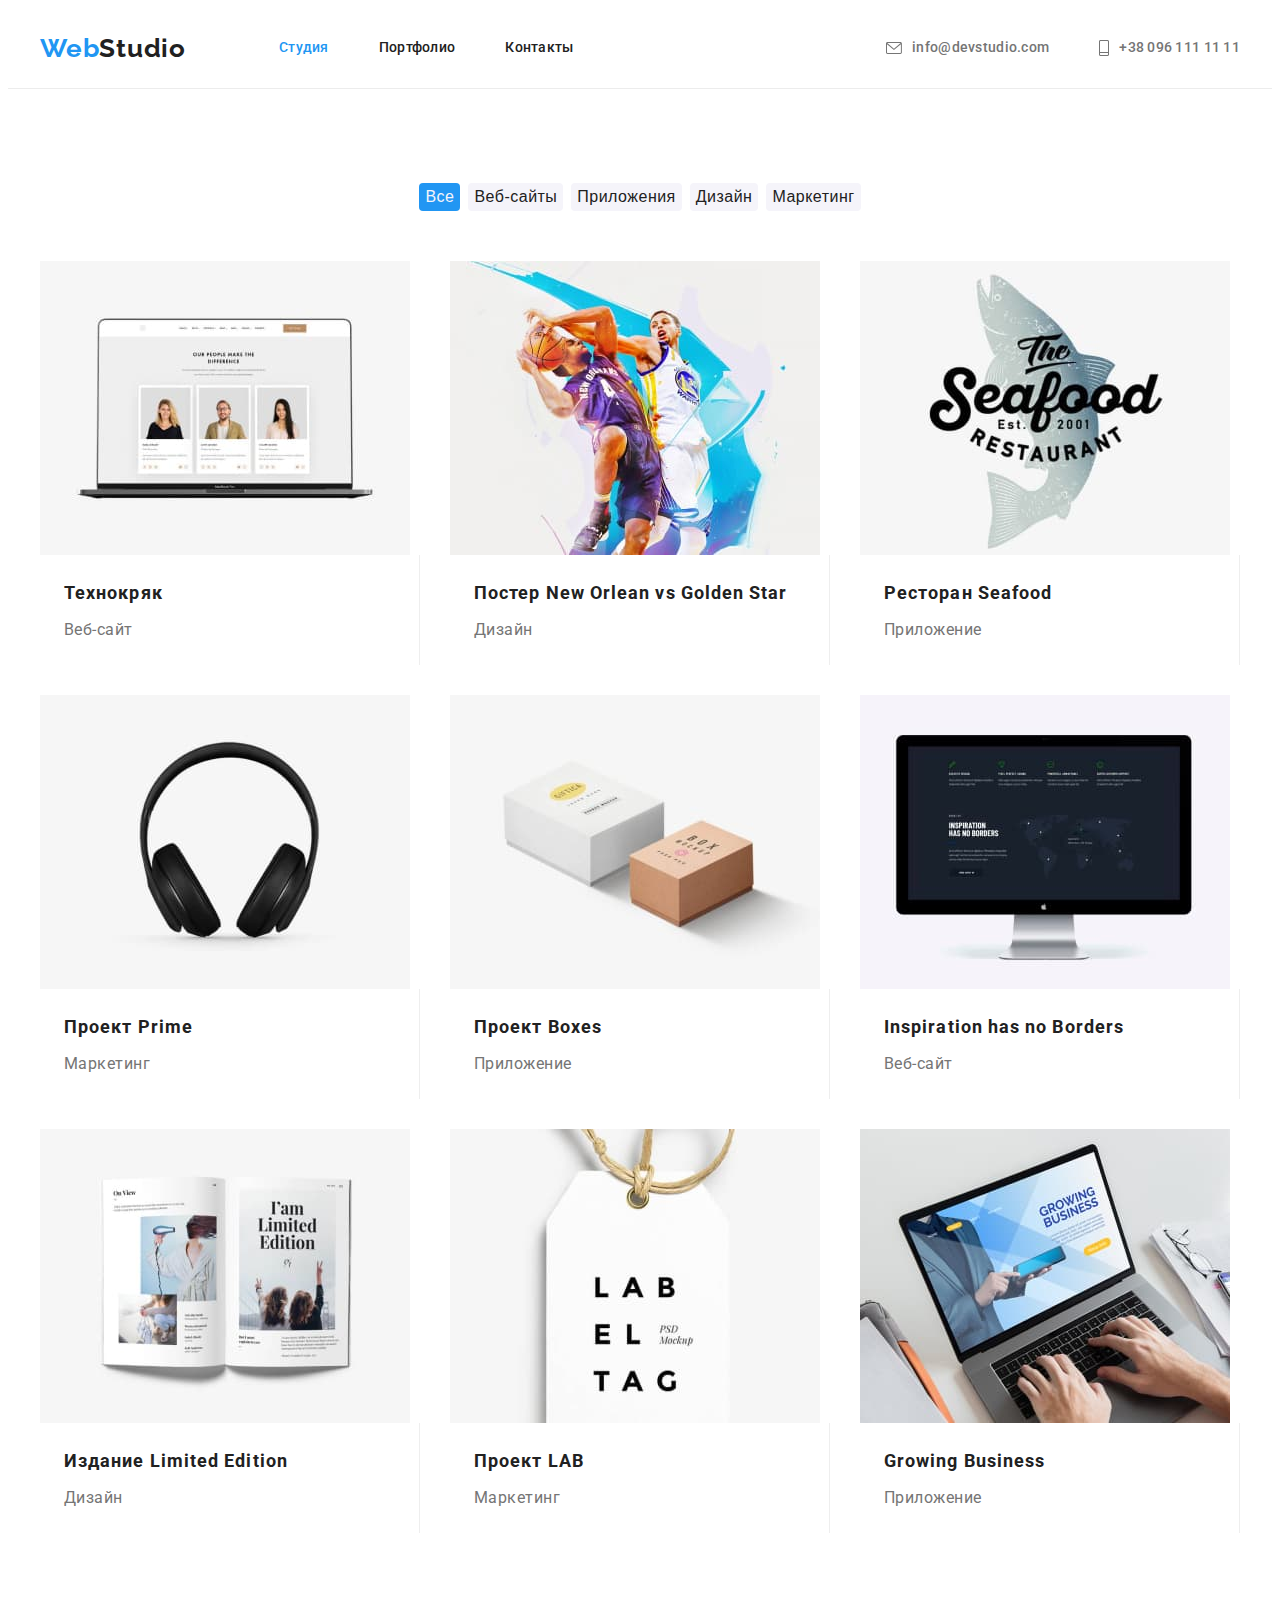
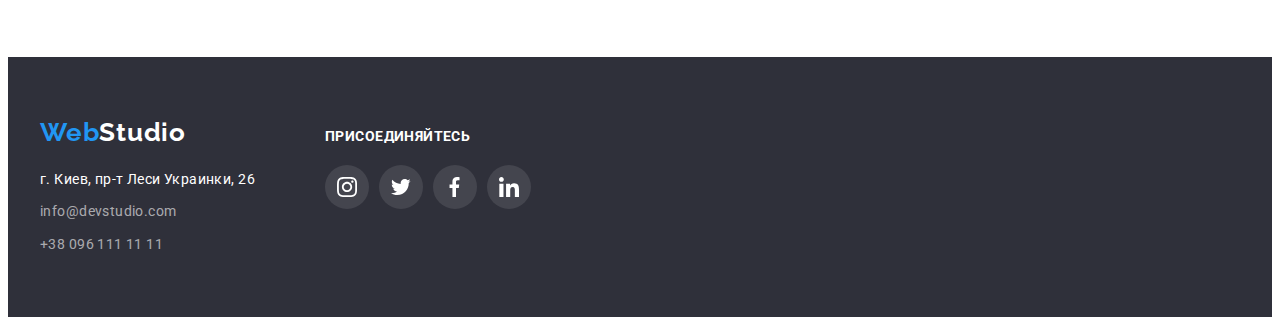
==== commit 094ddf80: "correct mistakes to" ====
--- a/portfolio.html
+++ b/portfolio.html
@@ -106,13 +106,6 @@
   </div>
   </a>
 </li>
-    <!-- <li class="portfolio-card">
-       <a href=""class="portfolio-item link"><img src="images/projects/project6.jpg" alt="project6" width="370" height="294"
-        class="img">
-        <div class="portfolio-data"></div><h2 lang="en" class="project-title" >Inspiration has no Borders</h2>
-        <p class="project-text">Веб-сайт</p>
-      </a> 
-    </li> -->
     <li  class="portfolio-card">
         <a href=""class="portfolio-item link"><img src="images/projects/project7.jpg" alt="project7" width="370" height="294"
           class="img">
--- a/css/styles.css
+++ b/css/styles.css
@@ -36,42 +36,37 @@
 .list {
   list-style:none;
 }
-
 .container {
 width: 1200px;
 padding-left: 15px;
 padding-right: 15px;
 margin: 0 auto;
 }
-  
+[href="mailto:info@devstudio.com"] {
+  color: var(--contact-color) 
+}
+[ href="tel:+380961111111"] {
+  color: var(--contact-color);
+}
+/* --------------------------header---------------------- */
+.header {
+  border-bottom: 1px solid #ECECEC;
+}
+.header-list {
+  display: flex;
+}
 .header-link {
+padding: 32px 0;
 font-weight: 500;
 font-size: 14px;
 line-height: 1.14;
 letter-spacing: 0.02em;
 color: var(--title-color);
+display: block;
 }
 .header-link:hover, 
 .header-link:focus {
   color: var(--accent-color);
-}
-
-[href="mailto:info@devstudio.com"] {
-  color: var(--contact-color) 
-}
-[ href="tel:+380961111111"] {
-  color: var(--contact-color);
-}
-/* --------------------------header---------------------- */
-.header {
-  border-bottom: 1px solid #ECECEC;
-}
-.header-list {
-  display: flex;
-}
-.header-link {
-padding: 32px 0;
-display: block;
 }
 .header-item:not(:last-child) {
   margin-right: 50px;
@@ -114,7 +109,7 @@
 font-size: 14px;
 line-height: 1.14;
 letter-spacing: 0.02em;
-  color:var(--contact-color);
+color:var(--contact-color);
 }
 .contact-link {
   display: flex;
@@ -129,7 +124,7 @@
 .curent {
 color:var(--accent-color)
 }
-.contact-icon  {
+.contact-icon {
   margin-right: 10px;
 }
 /* hero */
@@ -296,7 +291,7 @@
  margin-left: 30px;   
   } 
   .team-data {
-    padding: 30px 0px;
+  padding: 30px 0px;
   }
 .team-member {
   font-weight: 500;
@@ -341,9 +336,15 @@
   border-radius: 4px;
   fill:#AFB1B8
 }
-.client-link:hover .client-link:focus{;
+.client-link:hover {
+  border-color: var(--accent-color);
   fill:var(--accent-color);
 }  
+.client-link:focus {
+  border-color: var(--accent-color);
+  fill:var(--accent-color)
+}
+
 /* --------------------------------footer-------------------- */
 .footer {
   background-color:  #2F303A;
@@ -405,6 +406,9 @@
 .footer-soc-list {
   margin-top: 20px;
   display: flex;
+}
+.footer-soc-item:not(:first-child) {
+padding-left: 10px;
 }
 .footer-soc-link {
   width: 44px; 
@@ -492,7 +496,8 @@
  margin-bottom: 30px;
  background: #FFFFFF;
 } 
-.portfolio-item:hover, .portfolio-item:focus {
+.portfolio-item:hover, 
+.portfolio-item:focus {
   display: block;
   box-shadow: 0px 1px 1px rgba(0, 0, 0, 0.12), 0px 4px 4px rgba(0, 0, 0, 0.06), 1px 4px 6px rgba(0, 0, 0, 0.16);
 }
